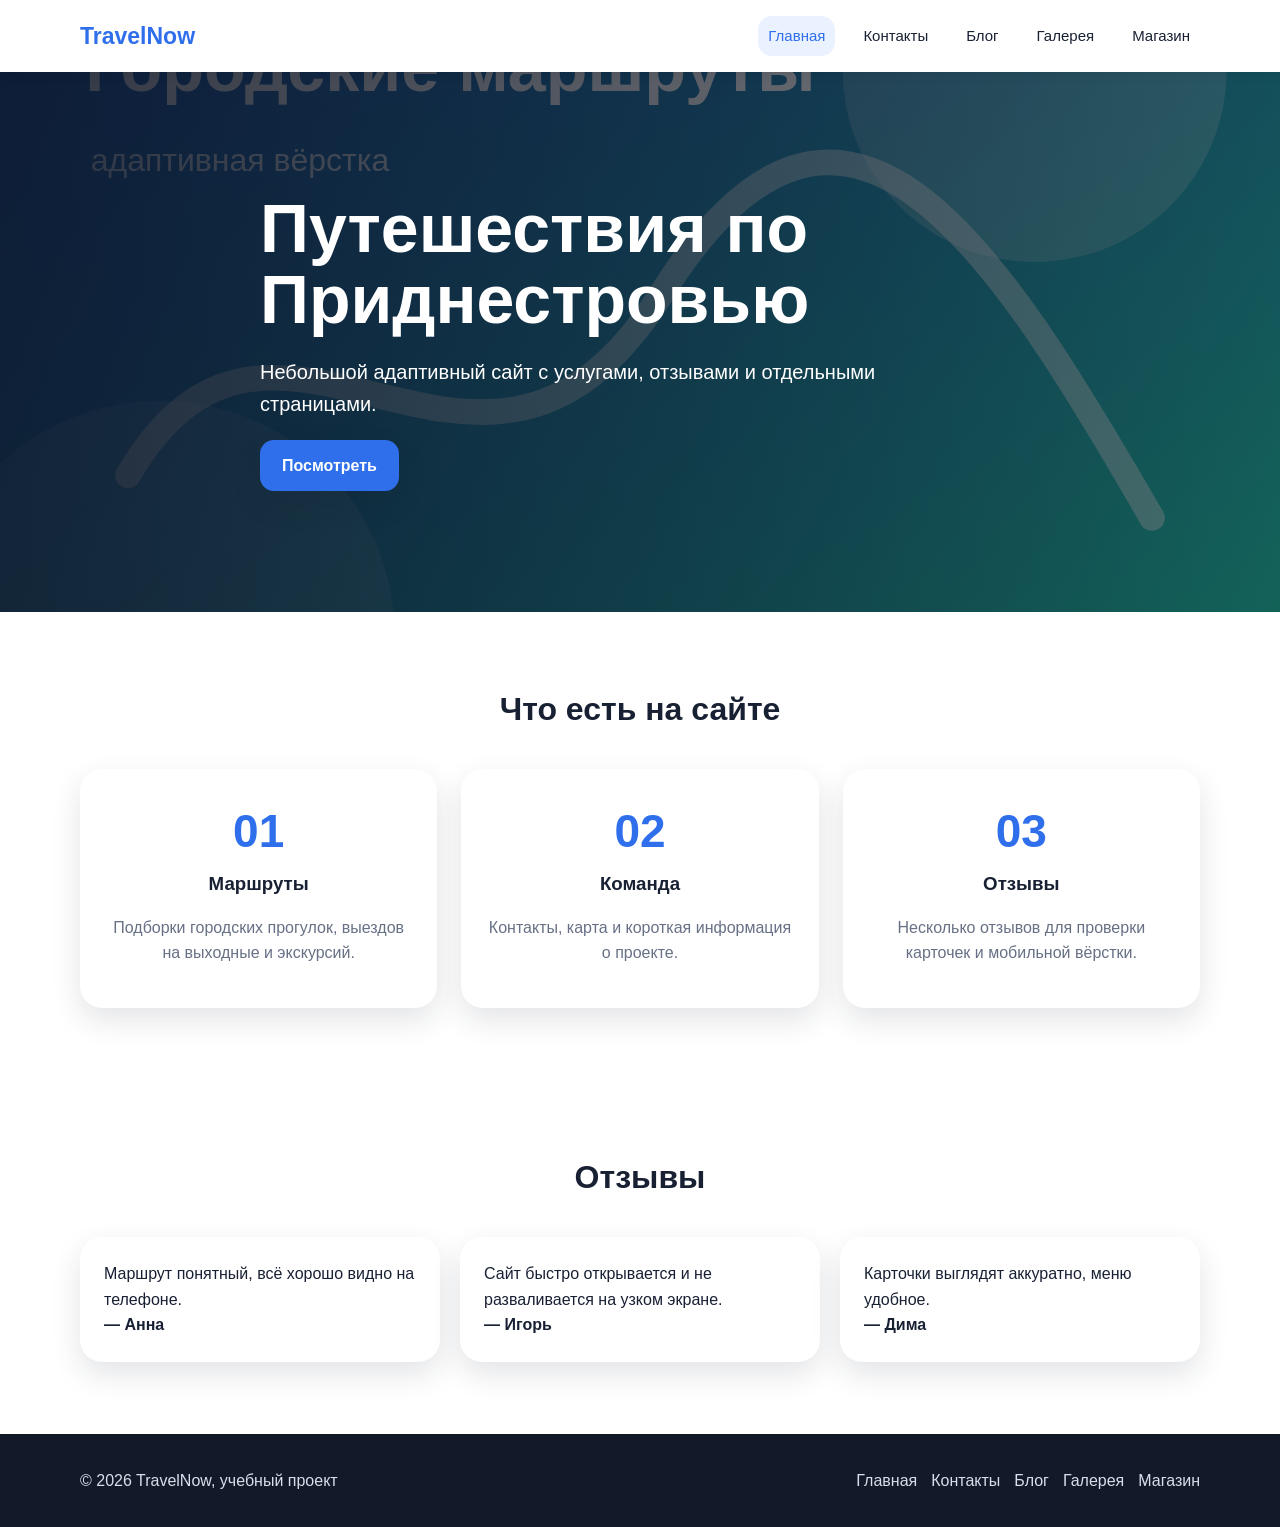
==== index.html @ 24756998 "Добавлена страница магазин" ====
<!doctype html><html lang="ru"><head><meta charset="utf-8"><meta name="viewport" content="width=device-width, initial-scale=1"><title>TravelNow — главная</title><link rel="stylesheet" href="css/style.css"></head><body><header class="header"><div class="container nav"><a class="logo" href="index.html">TravelNow</a><nav class="menu"><a class="active" href="index.html" data-link="#top">Главная</a><a href="contacts.html">Контакты</a><a href="blog.html">Блог</a><a href="gallery.html">Галерея</a><a href="shop.html">Магазин</a></nav></div></header><section class="top" id="top"><img class="top-image" src="img/hero.svg" alt="обложка"><div class="top-content"><h1>Путешествия по Приднестровью</h1><p>Небольшой адаптивный сайт с услугами, отзывами и отдельными страницами.</p><a class="btn" href="#services" data-link="#services">Посмотреть</a></div></section><main><section class="section features" id="services"><div class="container"><h2 class="section-title">Что есть на сайте</h2><div class="grid"><div class="card"><div class="num">01</div><h3>Маршруты</h3><p class="muted">Подборки городских прогулок, выездов на выходные и экскурсий.</p></div><div class="card"><div class="num">02</div><h3>Команда</h3><p class="muted">Контакты, карта и короткая информация о проекте.</p></div><div class="card"><div class="num">03</div><h3>Отзывы</h3><p class="muted">Несколько отзывов для проверки карточек и мобильной вёрстки.</p></div></div></div></section><section class="section"><div class="container"><h2 class="section-title">Отзывы</h2><div class="reviews-track"><div class="review">Маршрут понятный, всё хорошо видно на телефоне.<br><b>— Анна</b></div><div class="review">Сайт быстро открывается и не разваливается на узком экране.<br><b>— Игорь</b></div><div class="review">Карточки выглядят аккуратно, меню удобное.<br><b>— Дима</b></div></div></div></section></main><footer class="footer"><div class="container footer-row"><div>© 2026 TravelNow, учебный проект</div><nav><a href="index.html">Главная</a><a href="contacts.html">Контакты</a><a href="blog.html">Блог</a><a href="gallery.html">Галерея</a><a href="shop.html">Магазин</a></nav></div></footer><script src="https://code.jquery.com/jquery-3.7.1.min.js"></script><script src="js/main.js"></script></body></html>
---- css/style.css ----
:root{--blue:#2f6feb;--dark:#182033;--muted:#677085;--light:#f4f7fb;--green:#24b47e;--card:#fff;--shadow:0 12px 30px rgba(22,34,51,.12)}
*{box-sizing:border-box}html{scroll-behavior:smooth}body{margin:0;font-family:Arial,Helvetica,sans-serif;color:var(--dark);background:#fff;line-height:1.6}a{color:inherit;text-decoration:none}img{max-width:100%;display:block}.container{width:min(1120px,92%);margin:0 auto}.header{position:sticky;top:0;z-index:10;background:rgba(255,255,255,.96);box-shadow:0 2px 12px rgba(0,0,0,.06)}.nav{height:72px;display:flex;align-items:center;justify-content:space-between;gap:24px}.logo{font-weight:800;font-size:23px;color:var(--blue)}.menu{display:flex;gap:18px;align-items:center;flex-wrap:wrap}.menu a{font-size:15px;padding:8px 10px;border-radius:14px}.menu a:hover,.menu .active{background:#eaf1ff;color:var(--blue)}.top{position:relative;min-height:540px;display:grid;align-items:center;overflow:hidden;background:#0f172a;color:white}.top-image{position:absolute;inset:0;width:100%;height:100%;object-fit:cover;z-index:0;filter:brightness(.58)}.top-image-sub{height:360px;object-fit:cover}.top::after{content:"";position:absolute;inset:0;background:linear-gradient(90deg,rgba(10,18,36,.72),rgba(10,18,36,.14));z-index:1}.top-content{position:relative;z-index:2;width:min(760px,92%);margin:0 auto;text-align:left}.top h1{font-size:clamp(36px,6vw,68px);line-height:1.05;margin:0 0 20px}.top p{font-size:20px;max-width:620px}.btn{display:inline-flex;align-items:center;justify-content:center;border:0;border-radius:14px;background:var(--blue);color:#fff;padding:13px 22px;cursor:pointer;font-weight:700;box-shadow:var(--shadow)}.btn:hover{filter:brightness(.95)}.section{padding:72px 0}.section-title{text-align:center;margin:0 0 34px;font-size:32px}.grid{display:grid;grid-template-columns:repeat(3,1fr);gap:24px}.card{background:var(--card);border-radius:22px;box-shadow:var(--shadow);overflow:hidden}.card-body{padding:22px}.card h3{margin:0 0 10px}.muted{color:var(--muted)}.features .card{padding:26px;text-align:center}.features .num{font-size:46px;font-weight:800;color:var(--blue)}.reviews-track{display:grid;grid-template-columns:repeat(3,1fr);gap:20px}.review{padding:24px;background:#fff;border-radius:22px;box-shadow:var(--shadow)}.footer{background:#121928;color:#d8deea;padding:34px 0}.footer-row{display:flex;justify-content:space-between;gap:18px;align-items:center;flex-wrap:wrap}.footer a{color:#d8deea;margin-left:14px}.footer a:hover{color:#fff}.contacts-info{display:grid;grid-template-columns:1fr 1.2fr;gap:34px;align-items:center}.contact-row{display:flex;border-bottom:1px solid #edf0f5;padding:12px 0}.contact-row strong{flex:1}.contact-row span{flex:3}.achievements{background:#f4f7fb}.achieve-row{display:grid;grid-template-columns:repeat(4,1fr);gap:22px;text-align:center}.achieve-item{background:white;padding:26px;border-radius:22px;box-shadow:var(--shadow)}.achieve-number{font-size:42px;font-weight:800;color:var(--green)}.map-box iframe{width:100%;height:430px;border:0;border-radius:22px;box-shadow:var(--shadow)}
@media(max-width:992px){.grid,.reviews-track,.contacts-info,.achieve-row{grid-template-columns:1fr}.top{min-height:430px}.menu{gap:6px}.nav{height:auto;padding:14px 0;align-items:flex-start;flex-direction:column}.top-image-sub{height:280px}.section{padding:54px 0}.reviews-track{transform:none!important}}
@media(max-width:576px){.top h1{font-size:34px}.top p{font-size:17px}.menu a{font-size:14px}.section-title{font-size:26px}}
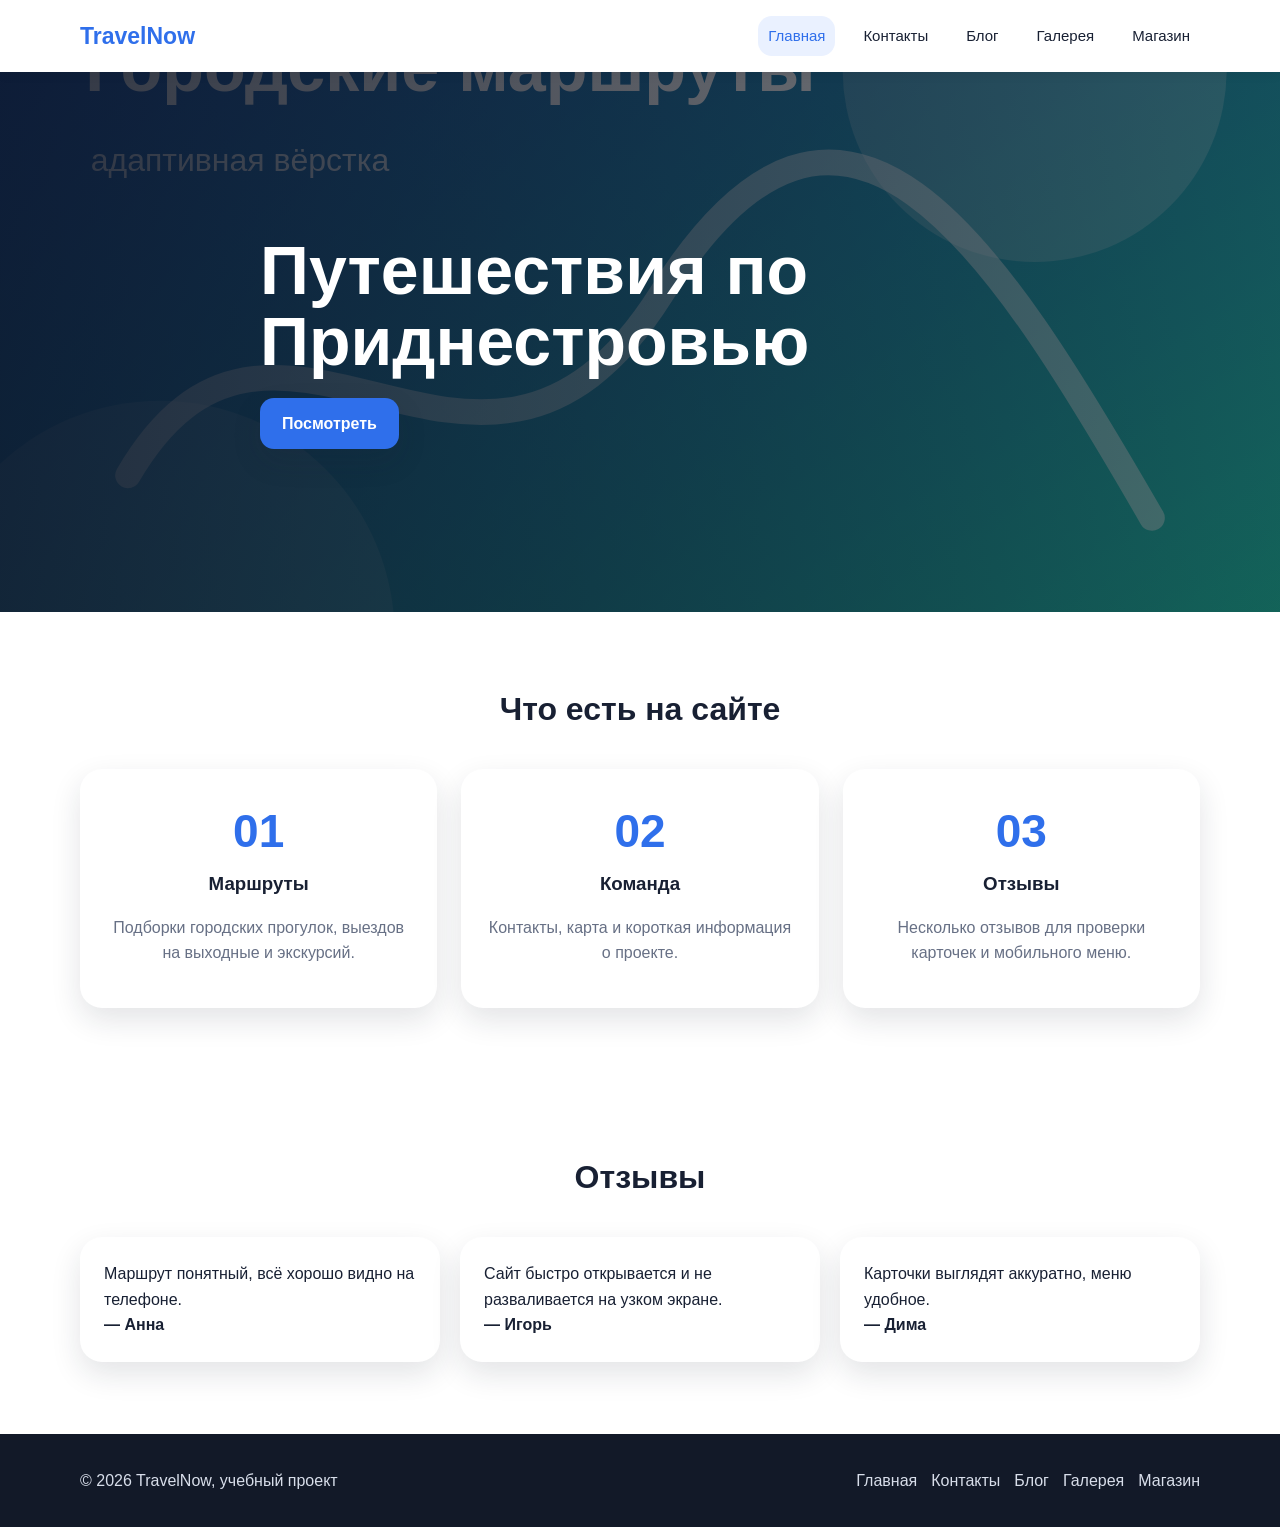
==== commit ca59b15a: "chore: snapshot uncommitted work before PC cleanup" ====
--- a/index.html
+++ b/index.html
@@ -1 +1,71 @@
-<!doctype html><html lang="ru"><head><meta charset="utf-8"><meta name="viewport" content="width=device-width, initial-scale=1"><title>TravelNow — главная</title><link rel="stylesheet" href="css/style.css"></head><body><header class="header"><div class="container nav"><a class="logo" href="index.html">TravelNow</a><nav class="menu"><a class="active" href="index.html" data-link="#top">Главная</a><a href="contacts.html">Контакты</a><a href="blog.html">Блог</a><a href="gallery.html">Галерея</a><a href="shop.html">Магазин</a></nav></div></header><section class="top" id="top"><img class="top-image" src="img/hero.svg" alt="обложка"><div class="top-content"><h1>Путешествия по Приднестровью</h1><p>Небольшой адаптивный сайт с услугами, отзывами и отдельными страницами.</p><a class="btn" href="#services" data-link="#services">Посмотреть</a></div></section><main><section class="section features" id="services"><div class="container"><h2 class="section-title">Что есть на сайте</h2><div class="grid"><div class="card"><div class="num">01</div><h3>Маршруты</h3><p class="muted">Подборки городских прогулок, выездов на выходные и экскурсий.</p></div><div class="card"><div class="num">02</div><h3>Команда</h3><p class="muted">Контакты, карта и короткая информация о проекте.</p></div><div class="card"><div class="num">03</div><h3>Отзывы</h3><p class="muted">Несколько отзывов для проверки карточек и мобильной вёрстки.</p></div></div></div></section><section class="section"><div class="container"><h2 class="section-title">Отзывы</h2><div class="reviews-track"><div class="review">Маршрут понятный, всё хорошо видно на телефоне.<br><b>— Анна</b></div><div class="review">Сайт быстро открывается и не разваливается на узком экране.<br><b>— Игорь</b></div><div class="review">Карточки выглядят аккуратно, меню удобное.<br><b>— Дима</b></div></div></div></section></main><footer class="footer"><div class="container footer-row"><div>© 2026 TravelNow, учебный проект</div><nav><a href="index.html">Главная</a><a href="contacts.html">Контакты</a><a href="blog.html">Блог</a><a href="gallery.html">Галерея</a><a href="shop.html">Магазин</a></nav></div></footer><script src="https://code.jquery.com/jquery-3.7.1.min.js"></script><script src="js/main.js"></script></body></html>
+<!doctype html>
+<html lang="ru">
+
+<head>
+    <meta charset="utf-8">
+    <meta name="viewport" content="width=device-width, initial-scale=1">
+    <title>TravelNow — главная</title>
+    <link rel="stylesheet" href="css/style.css">
+</head>
+
+<body>
+    <header class="header">
+        <div class="container nav"><a class="logo" href="index.html">TravelNow</a>
+            <nav class="menu"><a class="active" href="index.html" data-link="#top">Главная</a><a
+                    href="contacts.html">Контакты</a><a href="blog.html">Блог</a><a href="gallery.html">Галерея</a><a
+                    href="shop.html">Магазин</a></nav>
+        </div>
+    </header>
+    <section class="top" id="top"><img class="top-image" src="img/hero.svg" alt="обложка">
+        <div class="top-content">
+            <h1>Путешествия по Приднестровью</h1>
+            <a class="btn" href="#services" data-link="#services">Посмотреть</a>
+        </div>
+    </section>
+    <main>
+        <section class="section features" id="services">
+            <div class="container">
+                <h2 class="section-title">Что есть на сайте</h2>
+                <div class="grid">
+                    <div class="card">
+                        <div class="num">01</div>
+                        <h3>Маршруты</h3>
+                        <p class="muted">Подборки городских прогулок, выездов на выходные и экскурсий.</p>
+                    </div>
+                    <div class="card">
+                        <div class="num">02</div>
+                        <h3>Команда</h3>
+                        <p class="muted">Контакты, карта и короткая информация о проекте.</p>
+                    </div>
+                    <div class="card">
+                        <div class="num">03</div>
+                        <h3>Отзывы</h3>
+                        <p class="muted">Несколько отзывов для проверки карточек и мобильного меню.</p>
+                    </div>
+                </div>
+            </div>
+        </section>
+        <section class="section">
+            <div class="container">
+                <h2 class="section-title">Отзывы</h2>
+                <div class="reviews-track">
+                    <div class="review">Маршрут понятный, всё хорошо видно на телефоне.<br><b>— Анна</b></div>
+                    <div class="review">Сайт быстро открывается и не разваливается на узком экране.<br><b>— Игорь</b>
+                    </div>
+                    <div class="review">Карточки выглядят аккуратно, меню удобное.<br><b>— Дима</b></div>
+                </div>
+            </div>
+        </section>
+    </main>
+    <footer class="footer">
+        <div class="container footer-row">
+            <div>© 2026 TravelNow, учебный проект</div>
+            <nav><a href="index.html">Главная</a><a href="contacts.html">Контакты</a><a href="blog.html">Блог</a><a
+                    href="gallery.html">Галерея</a><a href="shop.html">Магазин</a></nav>
+        </div>
+    </footer>
+    <script src="https://code.jquery.com/jquery-3.7.1.min.js"></script>
+    <script src="js/main.js"></script>
+</body>
+
+</html>
